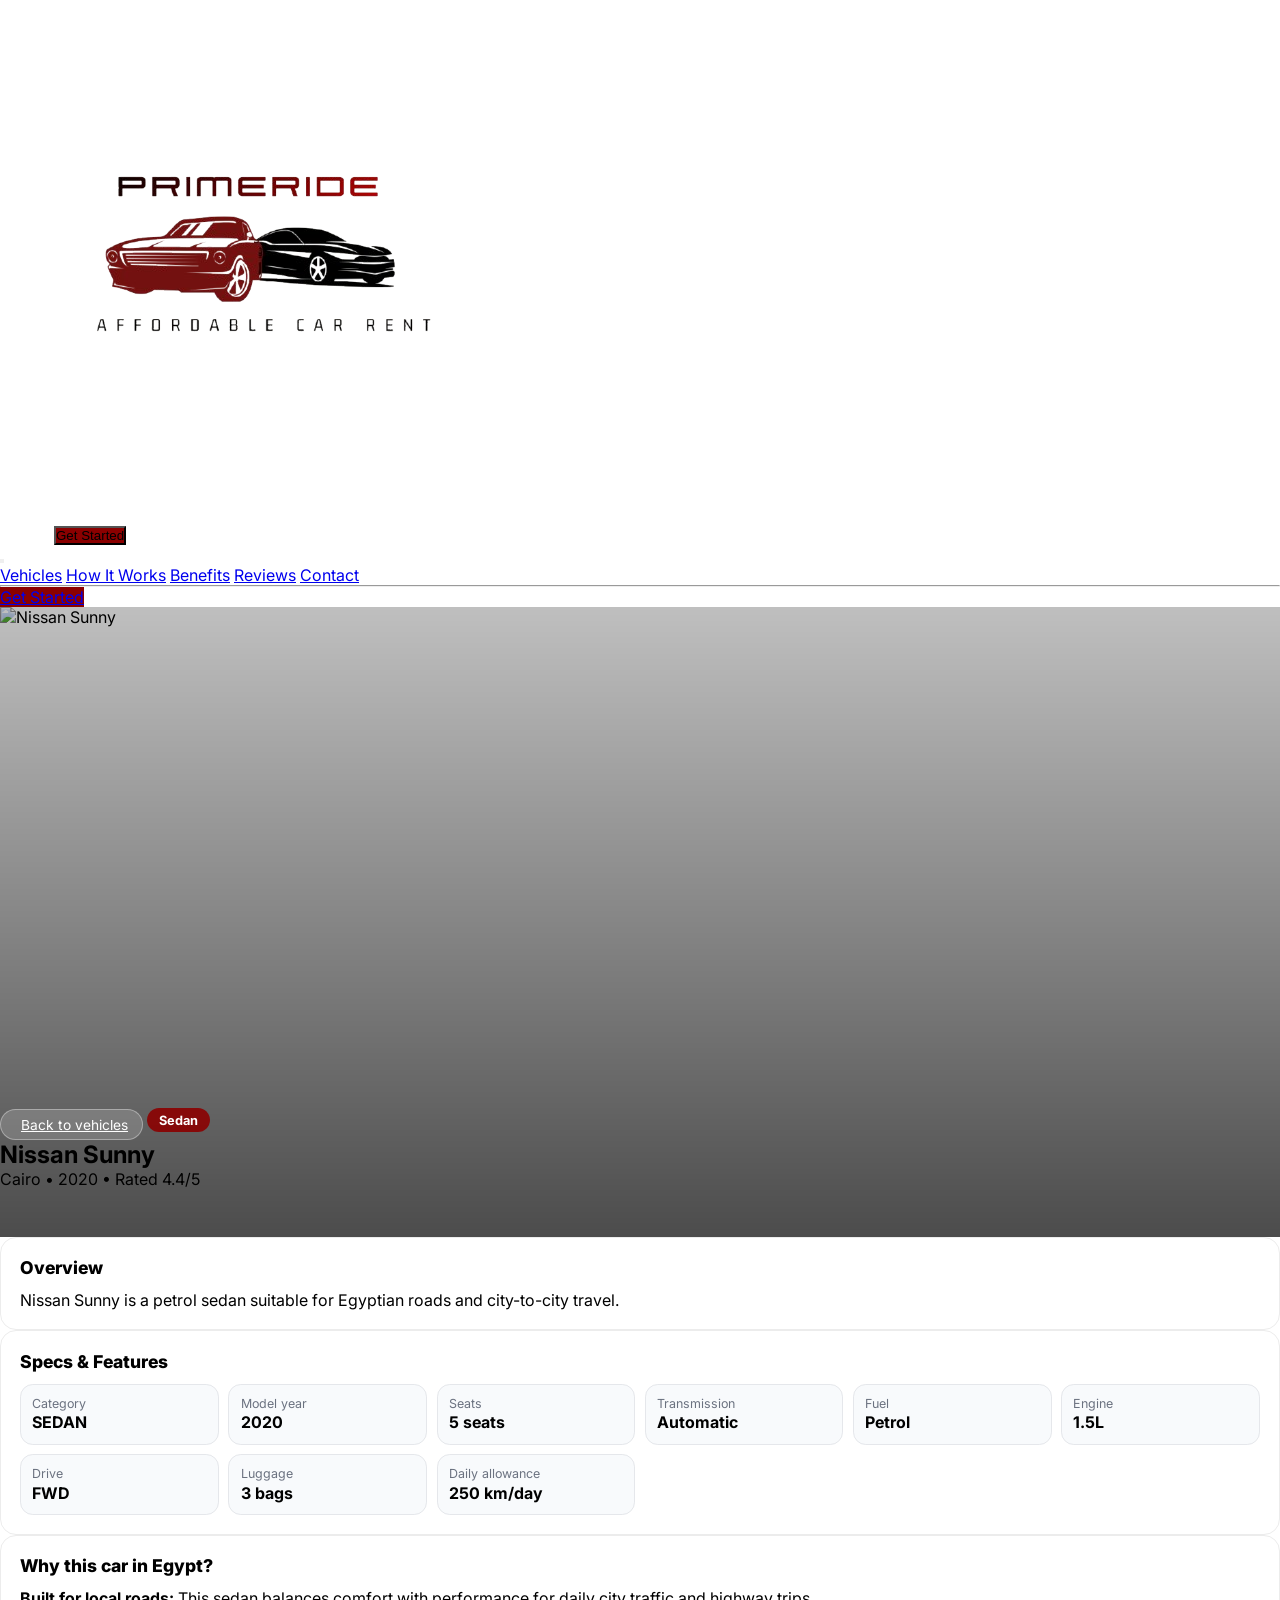
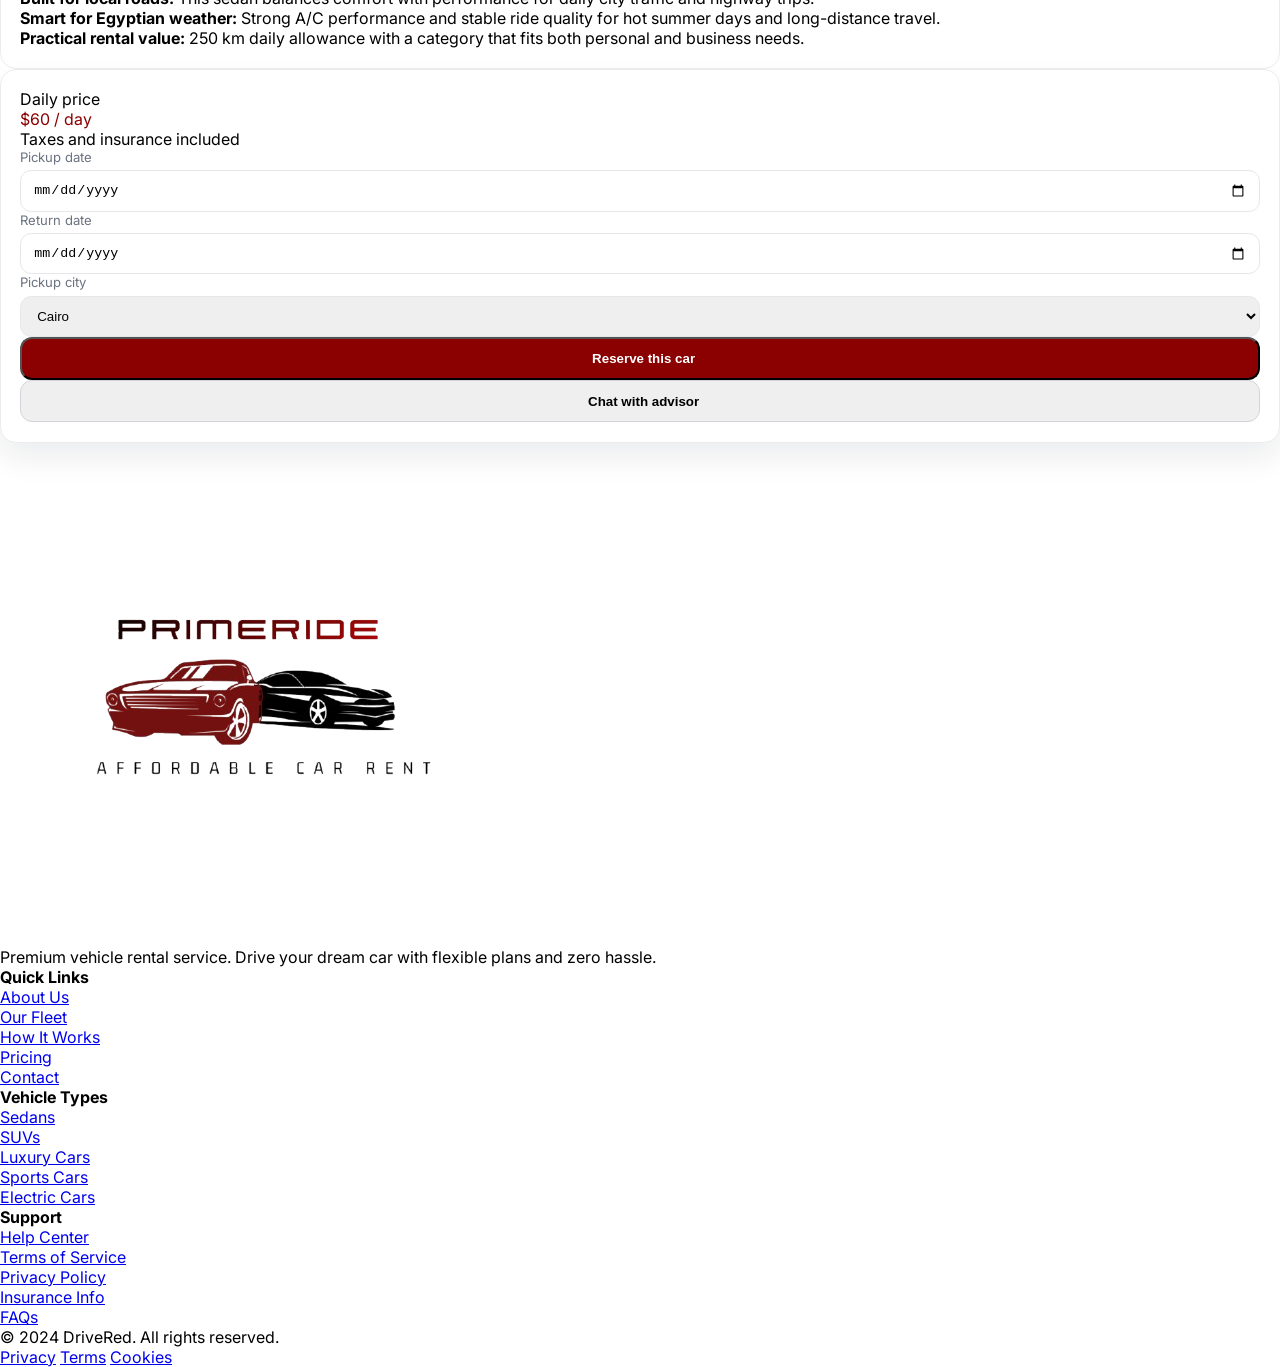
==== demo/src/main/resources/static/car-details.html @ cbdca310 "Add vehicles listing and car details frontend Add static frontend for browsing and viewing cars: veh" ====
<!DOCTYPE html>
<html lang="en">
<head>
    <meta charset="UTF-8">
    <meta name="viewport" content="width=device-width, initial-scale=1.0">
    <title>DriveRed - Car Details</title>
    <script src="https://cdn.tailwindcss.com"></script>
    <link rel="preconnect" href="https://fonts.googleapis.com">
    <link rel="preconnect" href="https://fonts.gstatic.com" crossorigin>
    <link href="https://fonts.googleapis.com/css2?family=Inter:wght@300;400;500;600;700;800;900&display=swap" rel="stylesheet">
    <link rel="stylesheet" href="css/global.css">
    <link rel="stylesheet" href="css/navbar.css">
    <link rel="stylesheet" href="css/footer.css">
    <link rel="stylesheet" href="css/car-details.css">
</head>
<body class="font-inter bg-gray-50 text-gray-900">
    <div id="navbar-container"></div>

    <section class="details-hero">
        <div class="hero-mask"></div>
        <img id="heroImage" src="http://static.photos/automotive/1280x720/7" alt="Car" class="details-hero-img">
        <div class="details-hero-content max-w-7xl mx-auto px-4 sm:px-6 lg:px-8">
            <a href="/vehicles.html" class="back-link">
                <i data-lucide="arrow-left" class="w-4 h-4"></i>
                Back to vehicles
            </a>
            <p id="carTypeBadge" class="type-badge mt-4">Luxury</p>
            <h1 id="carName" class="text-5xl font-black text-white mt-4">Car Name</h1>
            <p id="carTagline" class="text-white/80 text-lg max-w-2xl mt-3">Premium ride details</p>
        </div>
    </section>

    <main class="max-w-7xl mx-auto px-4 sm:px-6 lg:px-8 py-14 grid lg:grid-cols-[1.5fr_1fr] gap-8">
        <section class="space-y-6">
            <article class="panel">
                <h2 class="panel-title">Overview</h2>
                <p id="carDescription" class="text-gray-600 leading-relaxed"></p>
            </article>

            <article class="panel">
                <h2 class="panel-title">Specs & Features</h2>
                <div class="spec-grid" id="specGrid"></div>
            </article>

            <article class="panel">
                <h2 class="panel-title">Why this car in Egypt?</h2>
                <div id="egyptReasons" class="space-y-3 text-gray-600"></div>
            </article>
        </section>

        <aside class="booking-card">
            <p class="text-sm text-gray-500">Daily price</p>
            <p class="text-4xl font-black text-darkRed" id="carPrice">$0</p>
            <p class="text-sm text-gray-400 mb-5">Taxes and insurance included</p>

            <div class="space-y-3">
                <label class="field-shell">
                    <span>Pickup date</span>
                    <input type="date">
                </label>
                <label class="field-shell">
                    <span>Return date</span>
                    <input type="date">
                </label>
                <label class="field-shell">
                    <span>Pickup city</span>
                    <select>
                        <option>Cairo</option>
                        <option>Alexandria</option>
                        <option>Giza</option>
                        <option>Sharm El-Sheikh</option>
                    </select>
                </label>
            </div>

            <button class="book-btn mt-5">
                <i data-lucide="calendar-check-2" class="w-5 h-5"></i>
                Reserve this car
            </button>
            <button class="whatsapp-btn mt-3">
                <i data-lucide="message-circle" class="w-5 h-5"></i>
                Chat with advisor
            </button>
        </aside>
    </main>

    <div id="footer-container"></div>

    <script src="https://unpkg.com/lucide@latest"></script>
    <script src="js/components.js"></script>
    <script src="js/cars-data.js"></script>
    <script src="js/car-details.js"></script>
</body>
</html>
---- demo/src/main/resources/static/css/global.css ----
/* === Custom Properties === */
:root {
    --dark-red: #8B0000;
    --dark-red-hover: #6B0000;
    --red-800: #991B1B;
    --red-50: #FEF2F2;
}

/* === Tailwind Custom Colors === */
.bg-darkRed { background-color: #8B0000; }
.hover\:bg-red-800:hover { background-color: #991B1B; }
.text-darkRed { color: #8B0000; }
.border-darkRed { border-color: #8B0000; }
.focus\:border-darkRed:focus { border-color: #8B0000; }
.focus\:ring-darkRed\/20:focus { --tw-ring-color: rgba(139, 0, 0, 0.2); }
.bg-red-50 { background-color: #FEF2F2; }
.text-red-200 { color: #FECACA; }
.hover\:text-darkRed:hover { color: #8B0000; }
.hover\:border-darkRed\/30:hover { border-color: rgba(139, 0, 0, 0.3); }
.shadow-red-900\/30 { --tw-shadow-color: rgba(139, 0, 0, 0.3); }
.shadow-red-900\/40 { --tw-shadow-color: rgba(139, 0, 0, 0.4); }
.bg-darkRed\/20 { background-color: rgba(139, 0, 0, 0.2); }

/* === Base Styles === */
* {
    margin: 0;
    padding: 0;
    box-sizing: border-box;
}

html {
    scroll-behavior: smooth;
}

body {
    font-family: 'Inter', sans-serif;
    overflow-x: hidden;
}

/* === Animations === */
.animate-pulse-slow {
    animation: pulse-slow 4s ease-in-out infinite;
}

@keyframes pulse-slow {
    0%, 100% { opacity: 0.3; transform: scale(1); }
    50% { opacity: 0.6; transform: scale(1.05); }
}

.delay-1000 {
    animation-delay: 1s;
}

.animate-scale-in {
    animation: scaleIn 0.3s ease-out;
}

@keyframes scaleIn {
    from { transform: scale(0.9); opacity: 0; }
    to { transform: scale(1); opacity: 1; }
}

/* === Section Reveal Animation === */
.reveal {
    opacity: 0;
    transform: translateY(40px);
    transition: all 0.8s cubic-bezier(0.16, 1, 0.3, 1);
}

.reveal.active {
    opacity: 1;
    transform: translateY(0);
}

/* === Scrollbar === */
::-webkit-scrollbar {
    width: 8px;
}

::-webkit-scrollbar-track {
    background: #F3F4F6;
}

::-webkit-scrollbar-thumb {
    background: #8B0000;
    border-radius: 4px;
}

::-webkit-scrollbar-thumb:hover {
    background: #6B0000;
}

/* === Selection Color === */
::selection {
    background: rgba(139, 0, 0, 0.2);
    color: #8B0000;
}

/* === Logo Styles === */
.logo-img {
    height: 40px;
    width: auto;
    object-fit: contain;
}

.logo-img-white {
    filter: brightness(0) invert(1);
}
---- demo/src/main/resources/static/css/navbar.css ----
/* === Navbar === */
#navbar {
    background: transparent;
    transition: background 0.3s ease, backdrop-filter 0.3s ease, box-shadow 0.3s ease;
}

#navbar.scrolled {
    background: rgba(255, 255, 255, 0.95);
    backdrop-filter: blur(20px);
    box-shadow: 0 1px 20px rgba(0, 0, 0, 0.08);
}

.nav-logo-text {
    color: white;
    transition: color 0.3s ease;
}

#navbar.scrolled .nav-logo-text {
    color: #111827;
}

.nav-link {
    color: rgba(255, 255, 255, 0.8);
    transition: color 0.3s ease;
}

.nav-link:hover {
    color: white;
}

#navbar.scrolled .nav-link {
    color: #4B5563;
}

#navbar.scrolled .nav-link:hover {
    color: #8B0000;
}

/* === Navbar Logo Image === */
#navbar img {
    transition: all 0.3s ease;
}

/* If logo is white/light, invert on scroll to make it visible on white background */
#navbar.scrolled img {
    /* Uncomment if your logo is white/light colored */
    /* filter: brightness(0); */
}

/* Mobile Menu Animation */
#mobileMenu {
    animation: slideDown 0.3s ease;
}

@keyframes slideDown {
    from {
        opacity: 0;
        transform: translateY(-10px);
    }
    to {
        opacity: 1;
        transform: translateY(0);
    }
}
---- demo/src/main/resources/static/css/footer.css ----
/* Footer styles */
footer a {
    transition: all 0.3s ease;
}

footer a:hover {
    transform: translateX(2px);
}

footer .social-icon {
    transition: all 0.3s ease;
}

footer .social-icon:hover {
    transform: translateY(-2px);
}

/* Footer Logo */
footer img {
    transition: all 0.3s ease;
}
---- demo/src/main/resources/static/css/car-details.css ----
.details-hero {
    position: relative;
    height: 70vh;
    min-height: 480px;
    display: flex;
    align-items: end;
    overflow: hidden;
}

.details-hero-img {
    position: absolute;
    inset: 0;
    width: 100%;
    height: 100%;
    object-fit: cover;
}

.hero-mask {
    position: absolute;
    inset: 0;
    background: linear-gradient(180deg, rgba(0, 0, 0, 0.25), rgba(0, 0, 0, 0.7));
    z-index: 1;
}

.details-hero-content {
    position: relative;
    z-index: 2;
    width: 100%;
    padding-bottom: 3rem;
}

.back-link {
    display: inline-flex;
    align-items: center;
    gap: 0.35rem;
    background: rgba(255, 255, 255, 0.16);
    border: 1px solid rgba(255, 255, 255, 0.35);
    color: #fff;
    border-radius: 9999px;
    padding: 0.4rem 0.9rem;
    font-size: 0.86rem;
}

.type-badge {
    display: inline-flex;
    color: #fff;
    background: rgba(139, 0, 0, 0.9);
    border-radius: 9999px;
    font-size: 0.8rem;
    font-weight: 700;
    padding: 0.3rem 0.75rem;
}

.panel {
    background: #fff;
    border: 1px solid #ececec;
    border-radius: 1rem;
    padding: 1.2rem;
}

.panel-title {
    font-size: 1.1rem;
    font-weight: 800;
    margin-bottom: 0.75rem;
}

.spec-grid {
    display: grid;
    grid-template-columns: repeat(auto-fit, minmax(180px, 1fr));
    gap: 0.6rem;
}

.spec-item {
    background: #f8fafc;
    border: 1px solid #e5e7eb;
    border-radius: 0.8rem;
    padding: 0.7rem;
}

.spec-item p:first-child {
    color: #6b7280;
    font-size: 0.78rem;
    margin-bottom: 0.1rem;
}

.spec-item p:last-child {
    font-weight: 700;
}

.booking-card {
    position: sticky;
    top: 96px;
    align-self: start;
    background: #fff;
    border: 1px solid #ececec;
    border-radius: 1rem;
    padding: 1.2rem;
    box-shadow: 0 15px 30px rgba(17, 24, 39, 0.08);
}

.field-shell {
    display: flex;
    flex-direction: column;
    gap: 0.35rem;
}

.field-shell span {
    font-size: 0.82rem;
    color: #6b7280;
}

.field-shell input,
.field-shell select {
    border: 1px solid #e5e7eb;
    border-radius: 0.7rem;
    padding: 0.68rem 0.75rem;
    outline: none;
}

.book-btn,
.whatsapp-btn {
    width: 100%;
    border-radius: 0.75rem;
    padding: 0.78rem 1rem;
    font-weight: 700;
    display: inline-flex;
    align-items: center;
    justify-content: center;
    gap: 0.45rem;
}

.book-btn {
    background: var(--dark-red);
    color: #fff;
}

.whatsapp-btn {
    border: 1px solid #d1d5db;
}
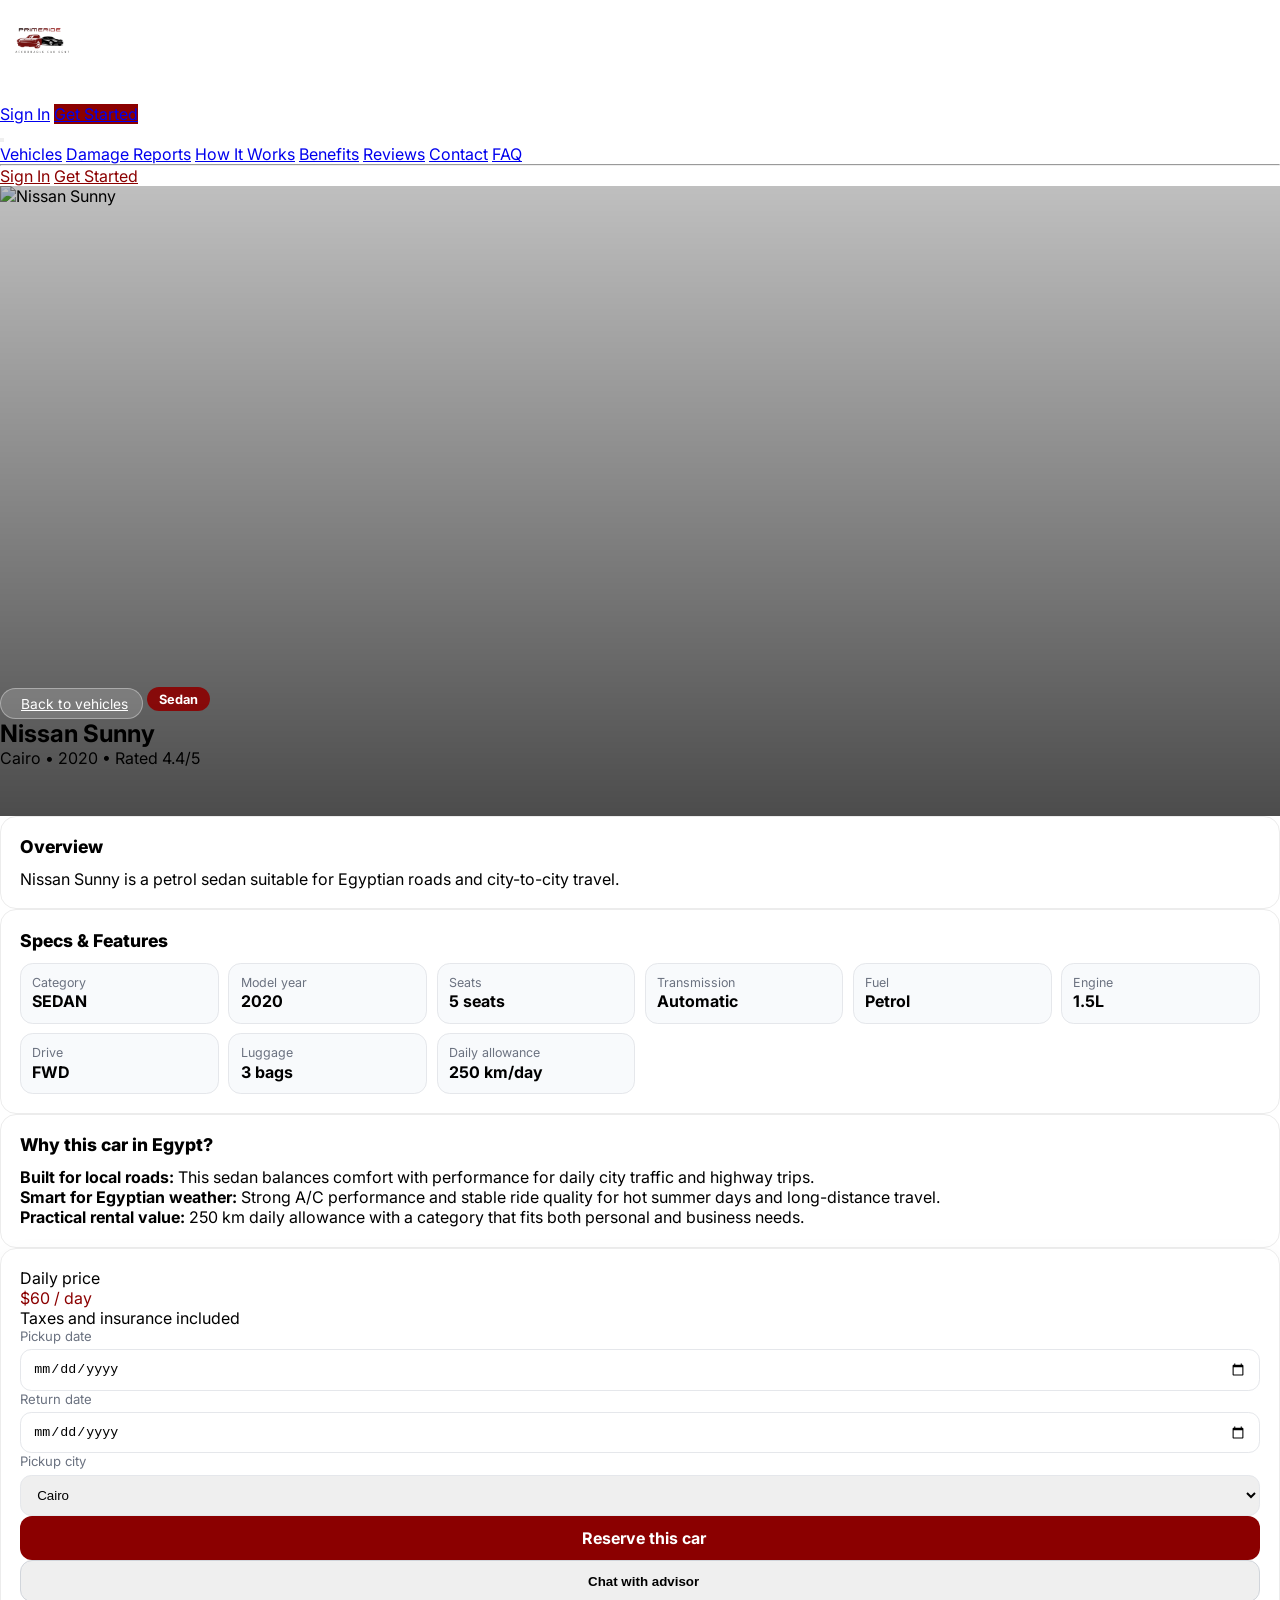
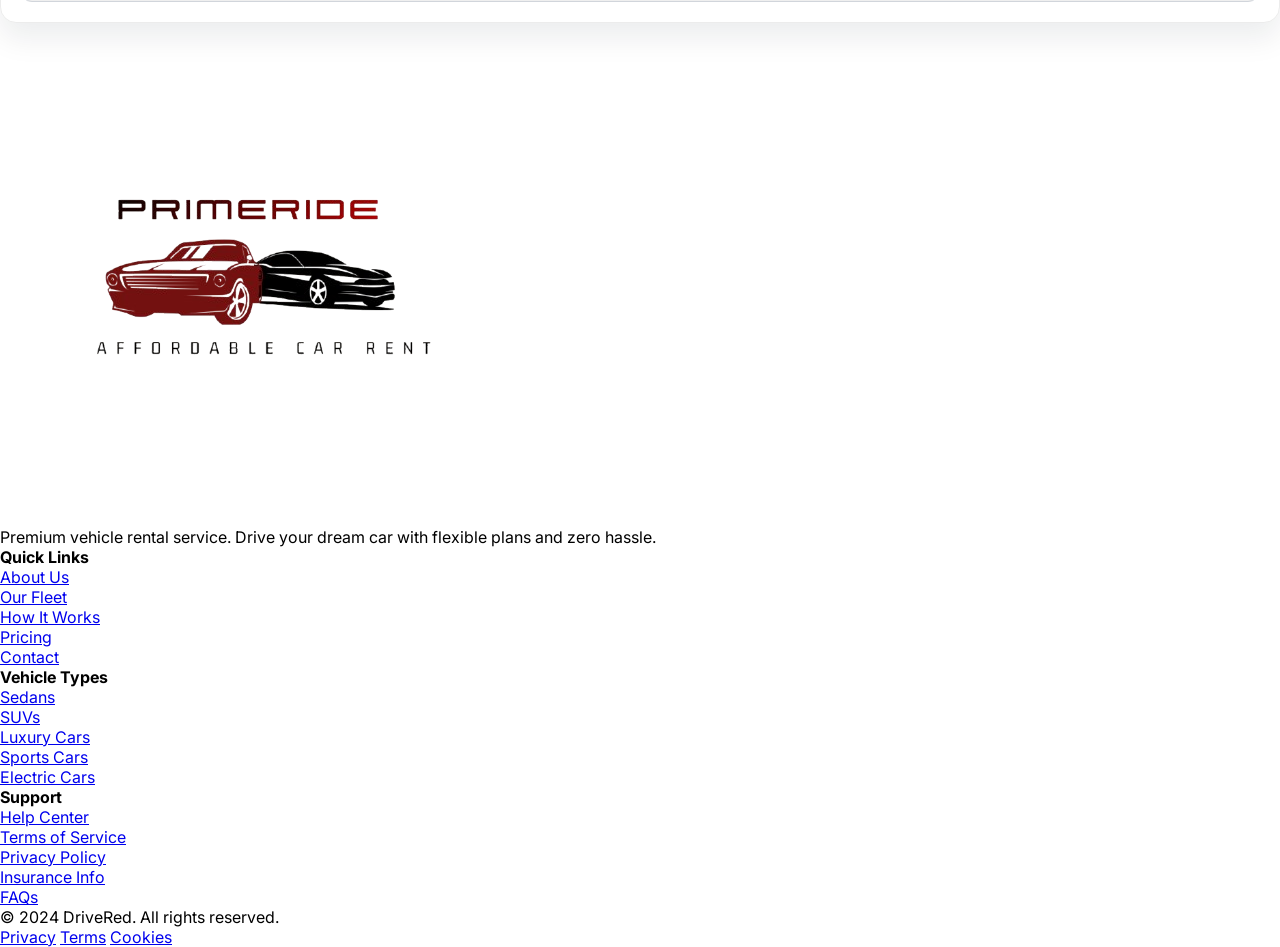
==== commit 972bc7da: "Add checkout page and wire up reserve flow Introduce a new checkout experience and connect the car d" ====
--- a/demo/src/main/resources/static/car-details.html
+++ b/demo/src/main/resources/static/car-details.html
@@ -73,10 +73,10 @@
                 </label>
             </div>
 
-            <button class="book-btn mt-5">
+            <a href="checkout.html" id="reserveCarBtn" class="book-btn mt-5">
                 <i data-lucide="calendar-check-2" class="w-5 h-5"></i>
                 Reserve this car
-            </button>
+            </a>
             <button class="whatsapp-btn mt-3">
                 <i data-lucide="message-circle" class="w-5 h-5"></i>
                 Chat with advisor
--- a/demo/src/main/resources/static/css/global.css
+++ b/demo/src/main/resources/static/css/global.css
@@ -105,4 +105,62 @@
 
 .logo-img-white {
     filter: brightness(0) invert(1);
-}+}
+
+/* Top navigation brand (home navbar, checkout bar, etc.) */
+.nav-brand-logo {
+    height: 5rem;
+    width: auto;
+    object-fit: contain;
+}
+
+@media (max-width: 640px) {
+    .nav-brand-logo {
+        height: 4.25rem;
+    }
+}
+
+/* === Auth Page Styles === */
+.auth-card {
+    background: rgba(255, 255, 255, 0.06);
+    border: 1px solid rgba(255, 255, 255, 0.12);
+}
+
+.form-input {
+    background: rgba(255, 255, 255, 0.06);
+    border: 1px solid rgba(255, 255, 255, 0.18);
+    color: #F8FAFC;
+    padding: 1rem 1rem;
+    border-radius: 1rem;
+    outline: none;
+    transition: all 0.25s ease;
+}
+
+.form-input::placeholder {
+    color: rgba(248, 250, 252, 0.55);
+}
+
+.form-input:focus {
+    border-color: rgba(139, 0, 0, 0.7);
+    box-shadow: 0 0 0 5px rgba(139, 0, 0, 0.08);
+}
+
+.form-button {
+    background: linear-gradient(135deg, #8B0000, #B91C1C);
+    color: white;
+    padding: 1rem 1.25rem;
+    border-radius: 1rem;
+    font-weight: 700;
+    transition: transform 0.25s ease, box-shadow 0.25s ease;
+}
+
+.form-button:hover {
+    transform: translateY(-1px);
+    box-shadow: 0 20px 50px rgba(139, 0, 0, 0.25);
+}
+
+@media (max-width: 768px) {
+    .auth-card {
+        border-radius: 2rem;
+    }
+}
--- a/demo/src/main/resources/static/css/car-details.css
+++ b/demo/src/main/resources/static/css/car-details.css
@@ -134,6 +134,10 @@
     color: #fff;
 }
 
+a.book-btn {
+    text-decoration: none;
+}
+
 .whatsapp-btn {
     border: 1px solid #d1d5db;
 }
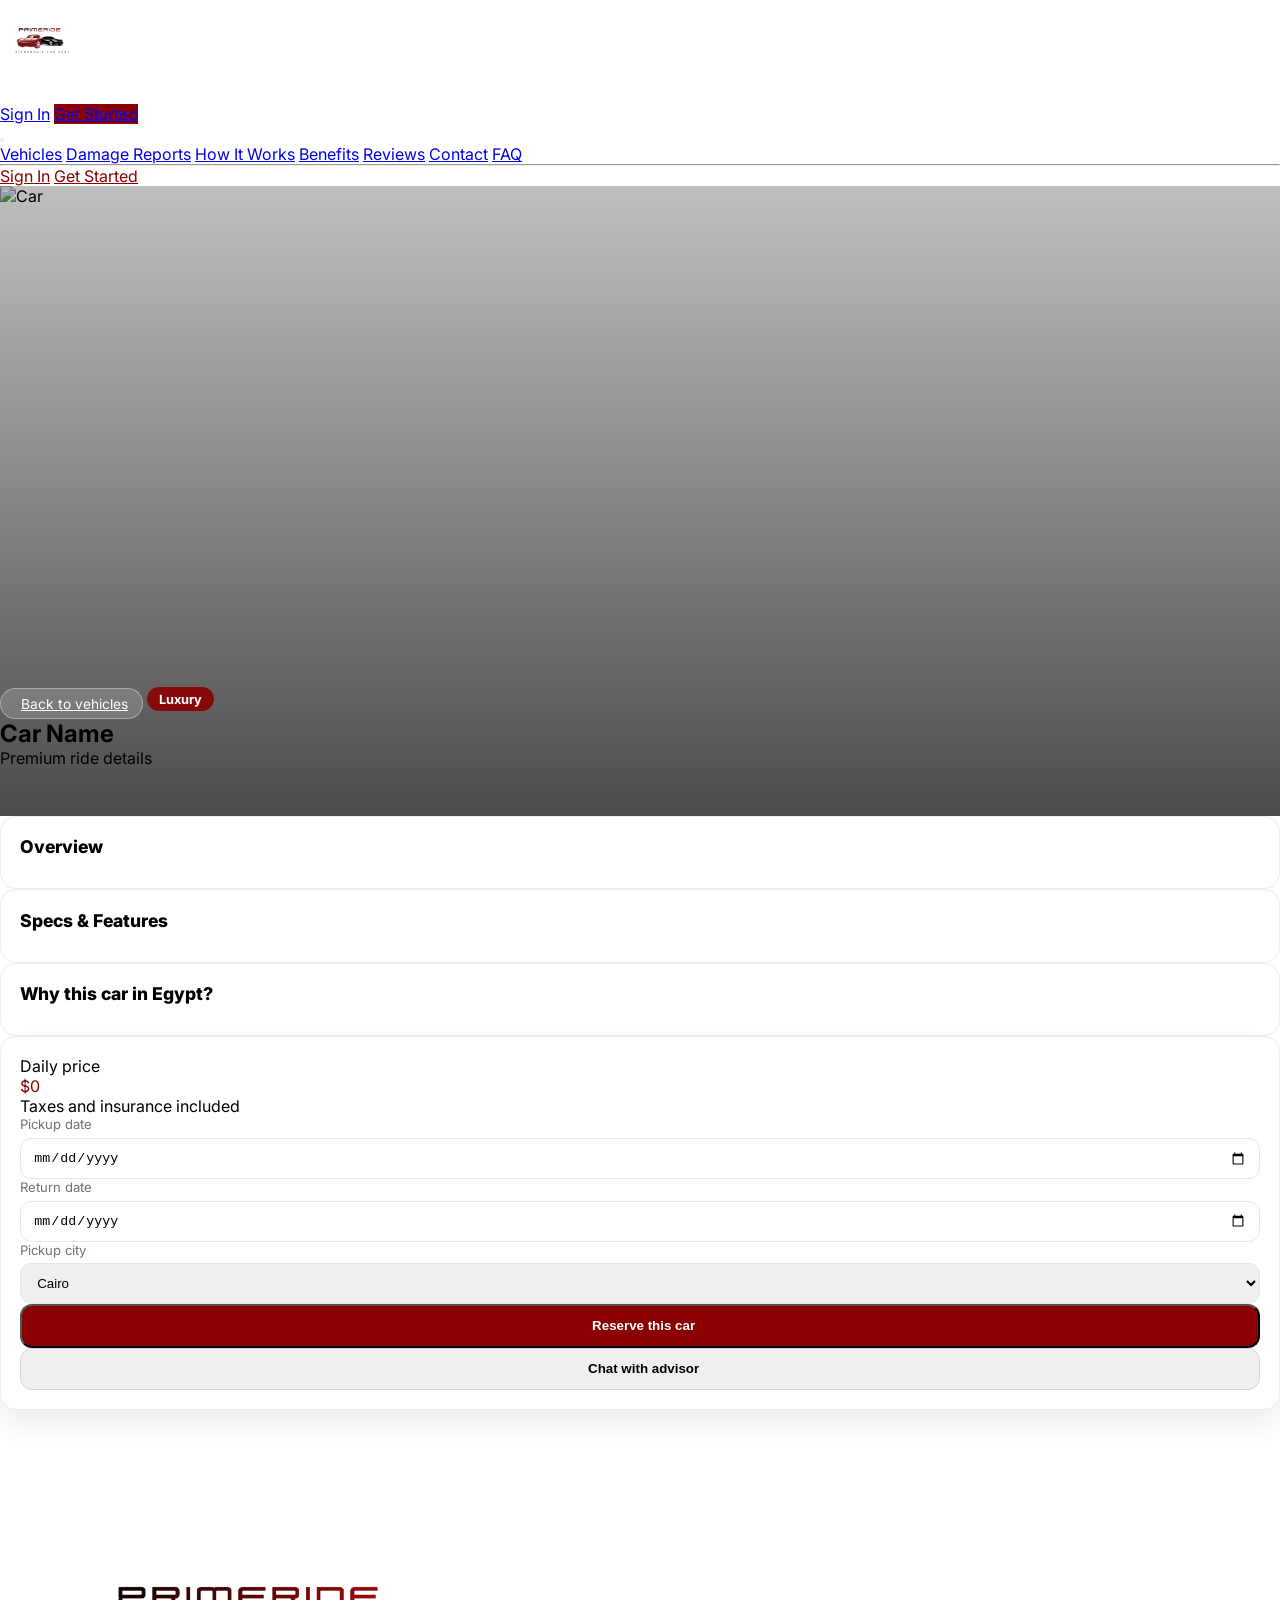
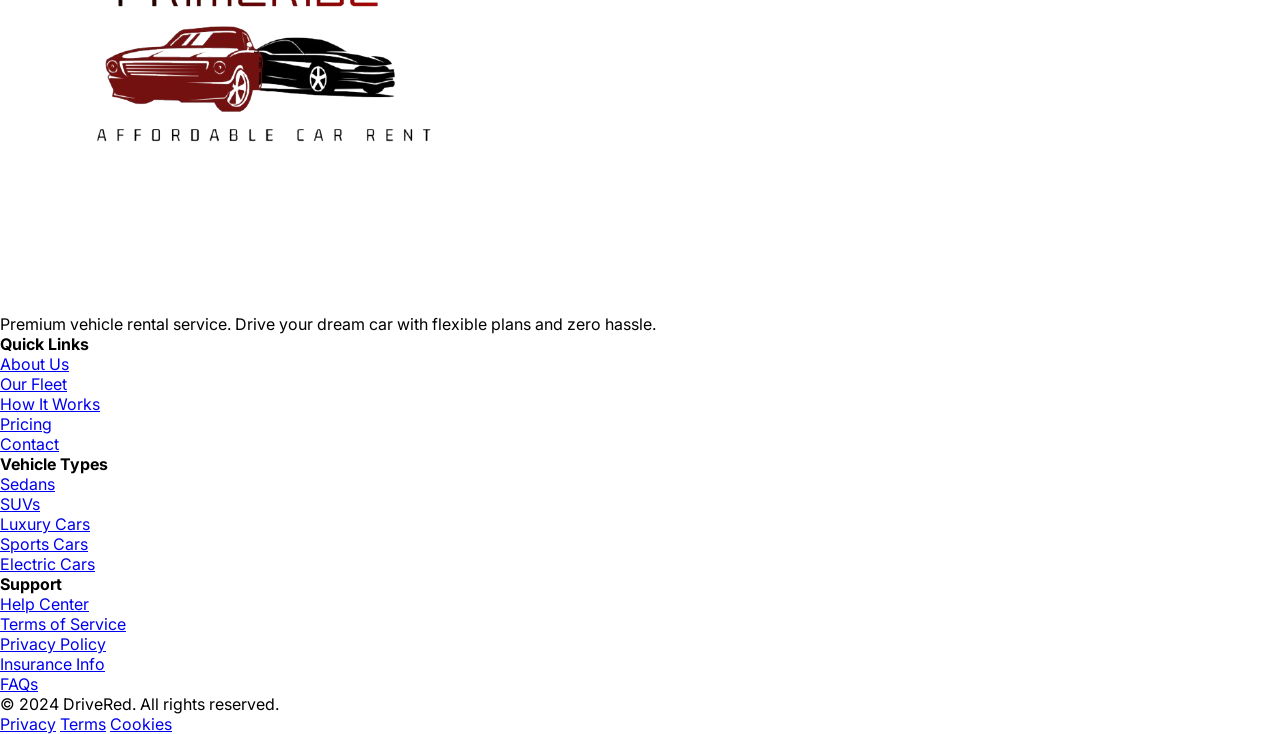
==== commit 19726948: "Add Vehicle JPA entity, API and frontend Introduce a persistent Vehicle model and full CRUD API plus" ====
--- a/demo/src/main/resources/static/car-details.html
+++ b/demo/src/main/resources/static/car-details.html
@@ -73,10 +73,10 @@
                 </label>
             </div>
 
-            <a href="checkout.html" id="reserveCarBtn" class="book-btn mt-5">
+            <button class="book-btn mt-5">
                 <i data-lucide="calendar-check-2" class="w-5 h-5"></i>
                 Reserve this car
-            </a>
+            </button>
             <button class="whatsapp-btn mt-3">
                 <i data-lucide="message-circle" class="w-5 h-5"></i>
                 Chat with advisor
@@ -88,7 +88,7 @@
 
     <script src="https://unpkg.com/lucide@latest"></script>
     <script src="js/components.js"></script>
-    <script src="js/cars-data.js"></script>
+    <script src="js/vehicles-api.js"></script>
     <script src="js/car-details.js"></script>
 </body>
 </html>
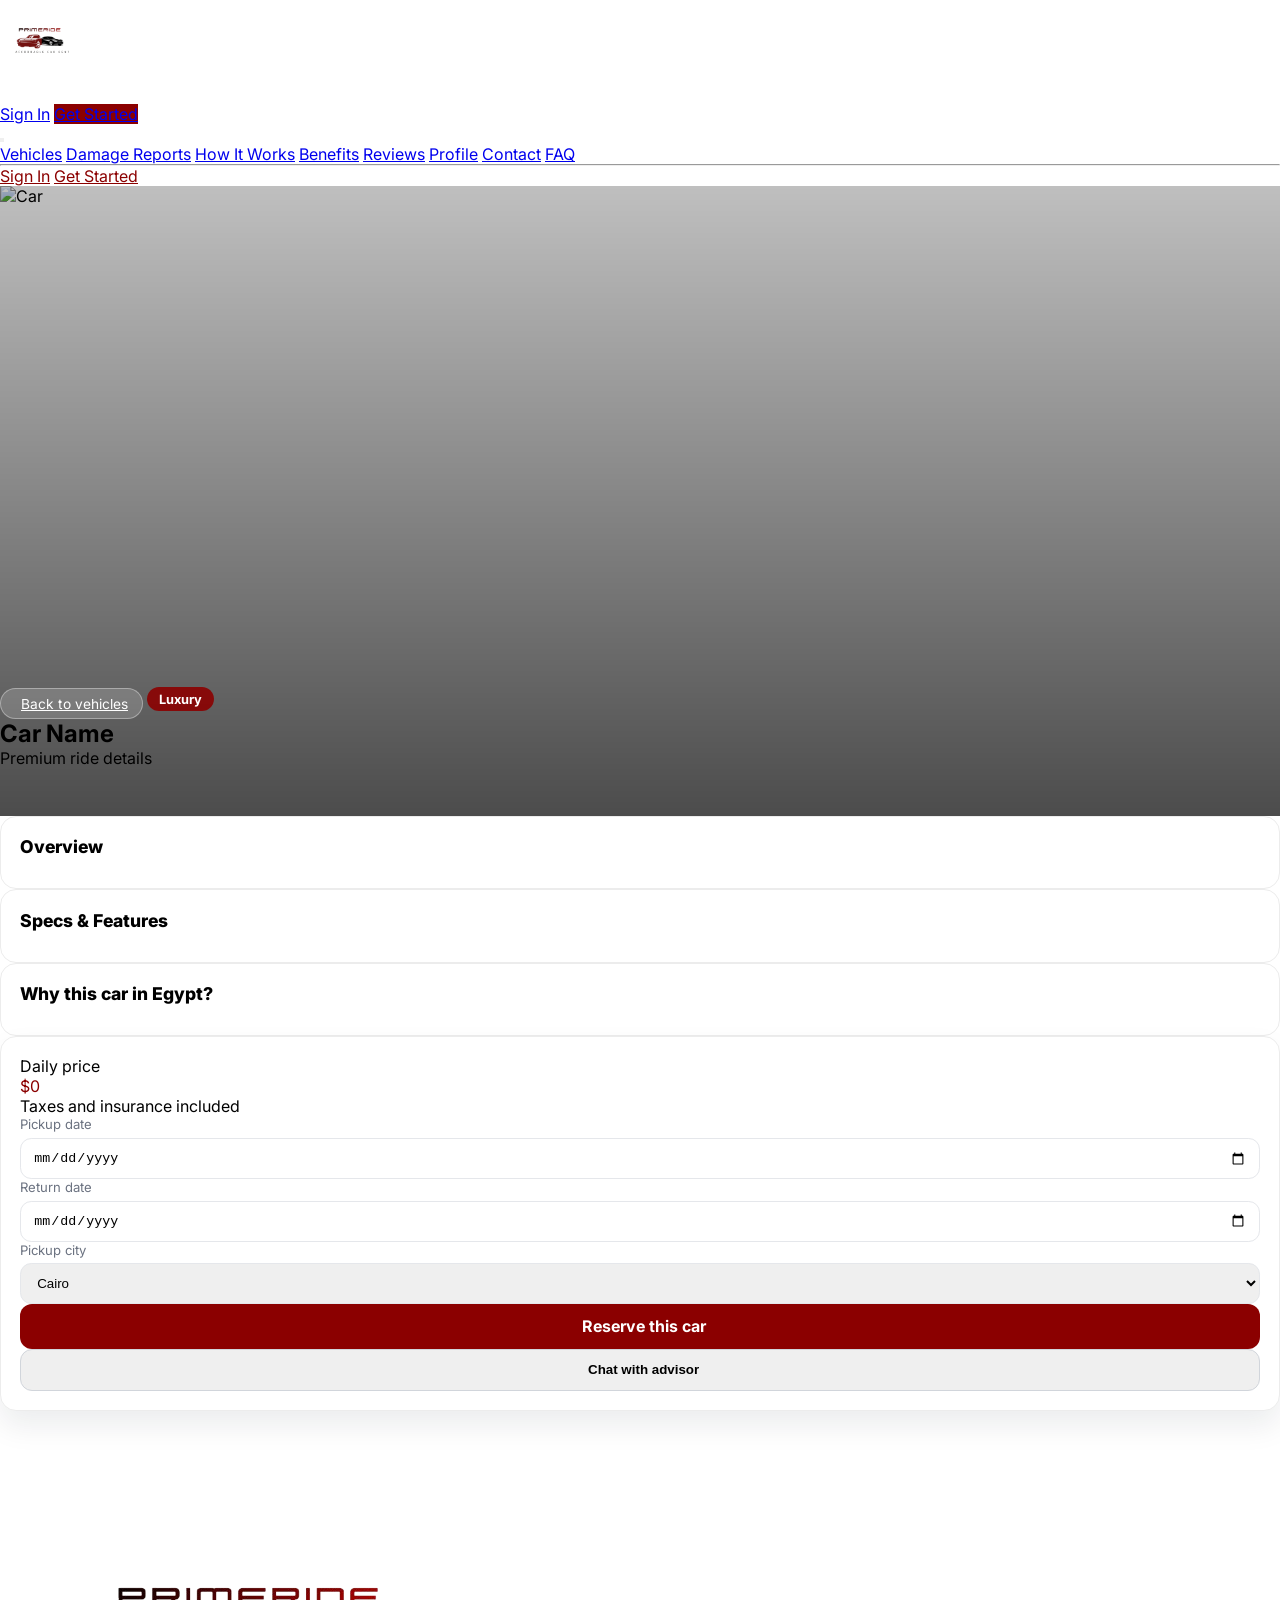
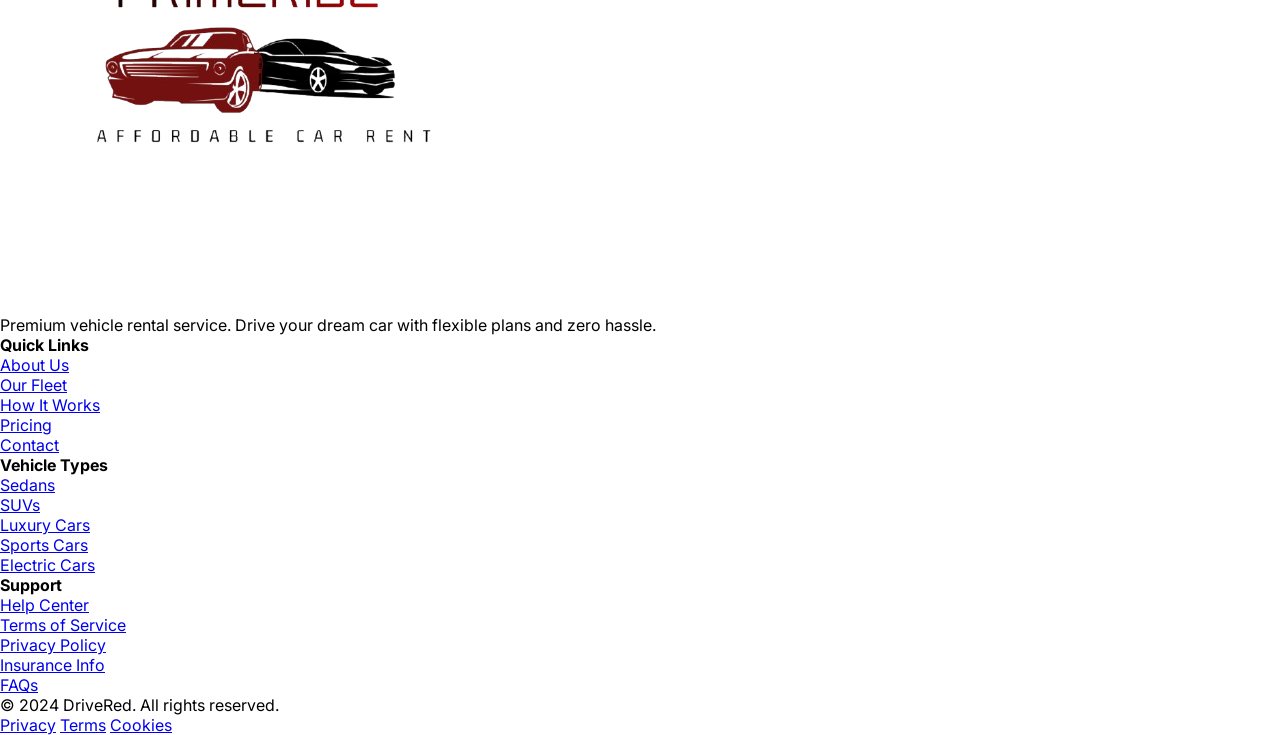
==== commit 15c53159: "Merge branch 'layla-checkout'" ====
--- a/demo/src/main/resources/static/car-details.html
+++ b/demo/src/main/resources/static/car-details.html
@@ -73,10 +73,10 @@
                 </label>
             </div>
 
-            <button class="book-btn mt-5">
+            <a href="checkout.html" id="reserveCarBtn" class="book-btn mt-5">
                 <i data-lucide="calendar-check-2" class="w-5 h-5"></i>
                 Reserve this car
-            </button>
+            </a>
             <button class="whatsapp-btn mt-3">
                 <i data-lucide="message-circle" class="w-5 h-5"></i>
                 Chat with advisor
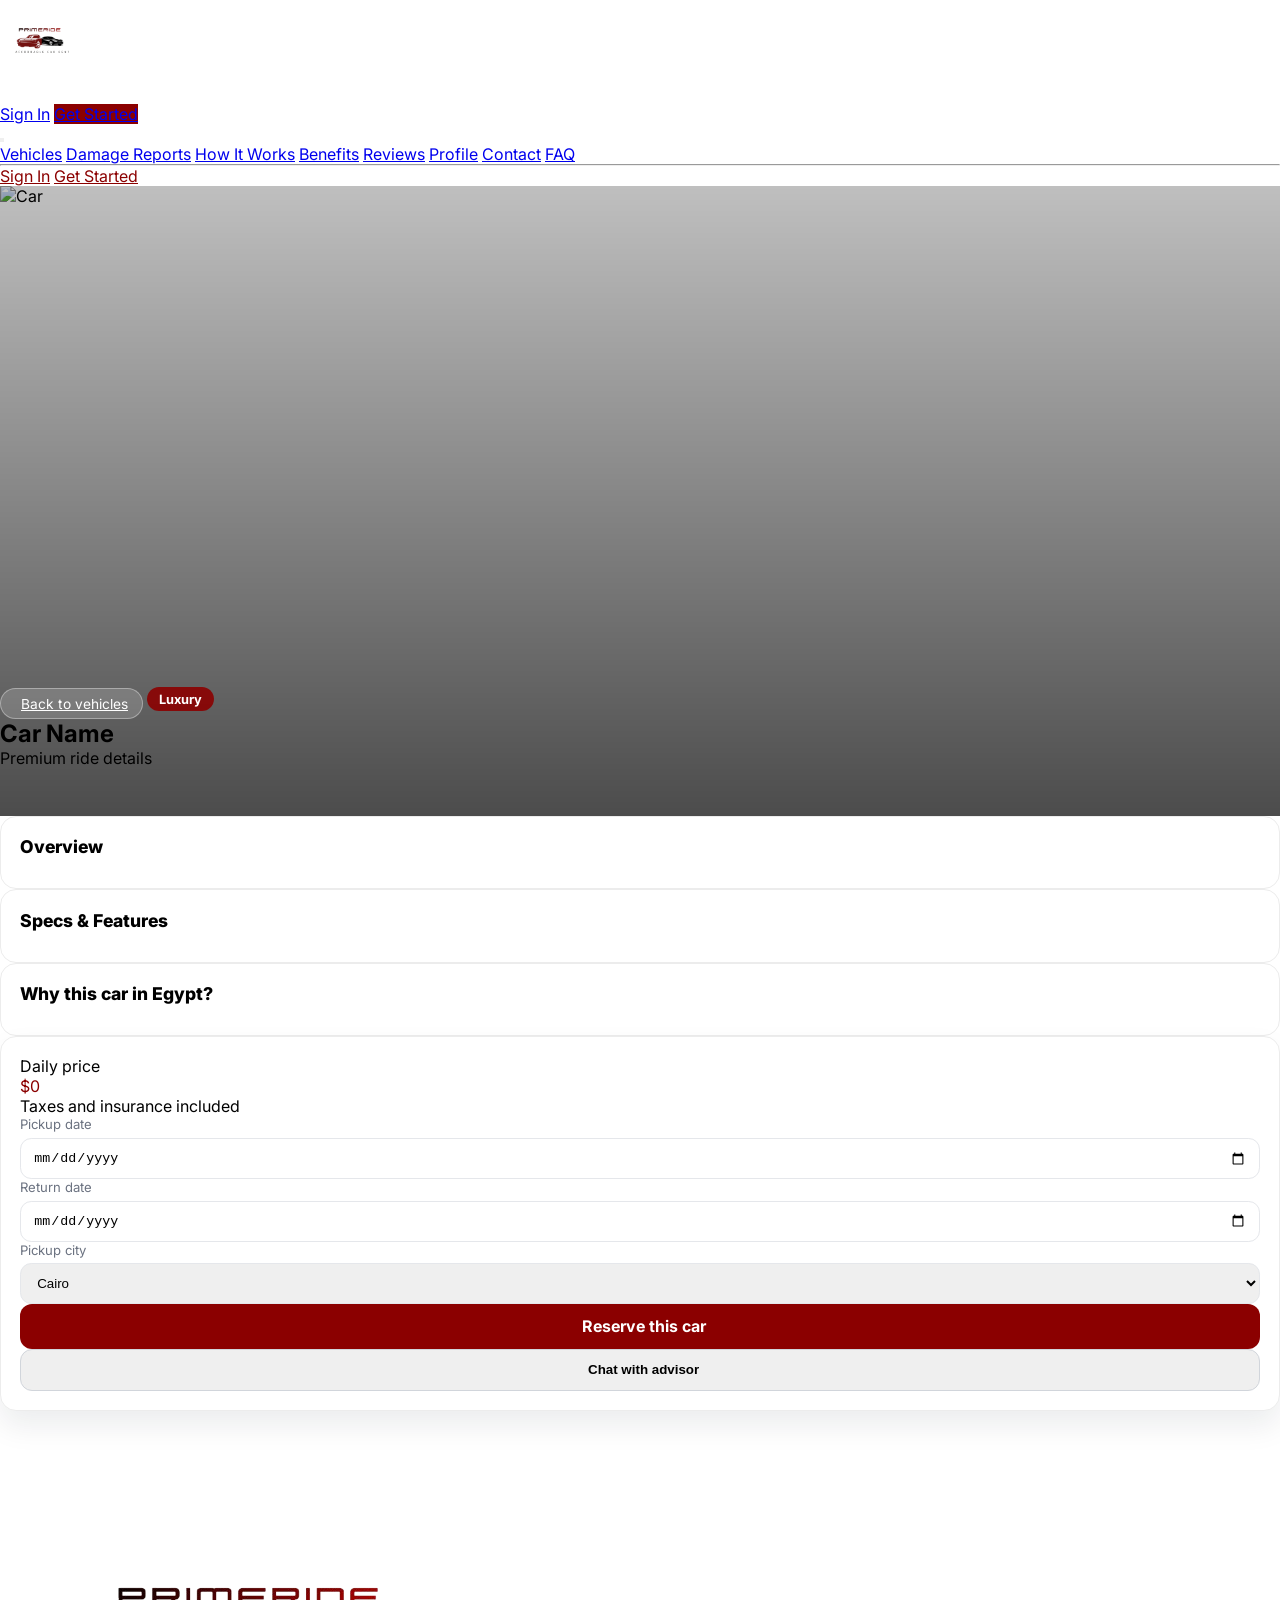
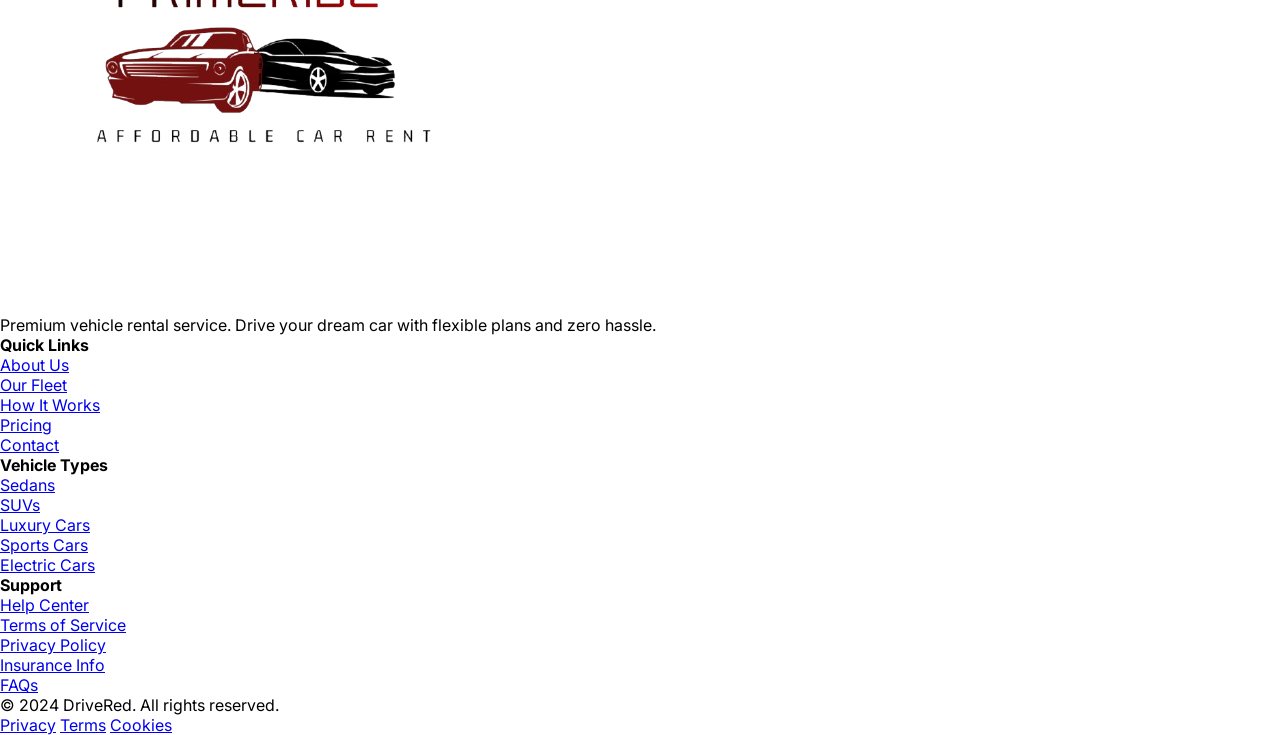
==== commit 86906905: "Implement bookings and damage-report features Add complete booking and damage-report functionality a" ====
--- a/demo/src/main/resources/static/car-details.html
+++ b/demo/src/main/resources/static/car-details.html
@@ -27,6 +27,7 @@
             <p id="carTypeBadge" class="type-badge mt-4">Luxury</p>
             <h1 id="carName" class="text-5xl font-black text-white mt-4">Car Name</h1>
             <p id="carTagline" class="text-white/80 text-lg max-w-2xl mt-3">Premium ride details</p>
+            <p id="carAvailabilityBanner" class="hidden mt-3 text-sm font-semibold text-amber-200 bg-black/30 inline-block px-3 py-1.5 rounded-lg"></p>
         </div>
     </section>
 
@@ -56,15 +57,15 @@
             <div class="space-y-3">
                 <label class="field-shell">
                     <span>Pickup date</span>
-                    <input type="date">
+                    <input type="date" id="carPickupDate">
                 </label>
                 <label class="field-shell">
                     <span>Return date</span>
-                    <input type="date">
+                    <input type="date" id="carReturnDate">
                 </label>
                 <label class="field-shell">
                     <span>Pickup city</span>
-                    <select>
+                    <select id="carPickupCity">
                         <option>Cairo</option>
                         <option>Alexandria</option>
                         <option>Giza</option>
--- a/demo/src/main/resources/static/css/car-details.css
+++ b/demo/src/main/resources/static/css/car-details.css
@@ -134,6 +134,14 @@
     color: #fff;
 }
 
+.book-btn.is-disabled,
+a.book-btn.is-disabled {
+    background: #9ca3af;
+    color: #f3f4f6;
+    pointer-events: none;
+    cursor: not-allowed;
+}
+
 a.book-btn {
     text-decoration: none;
 }
